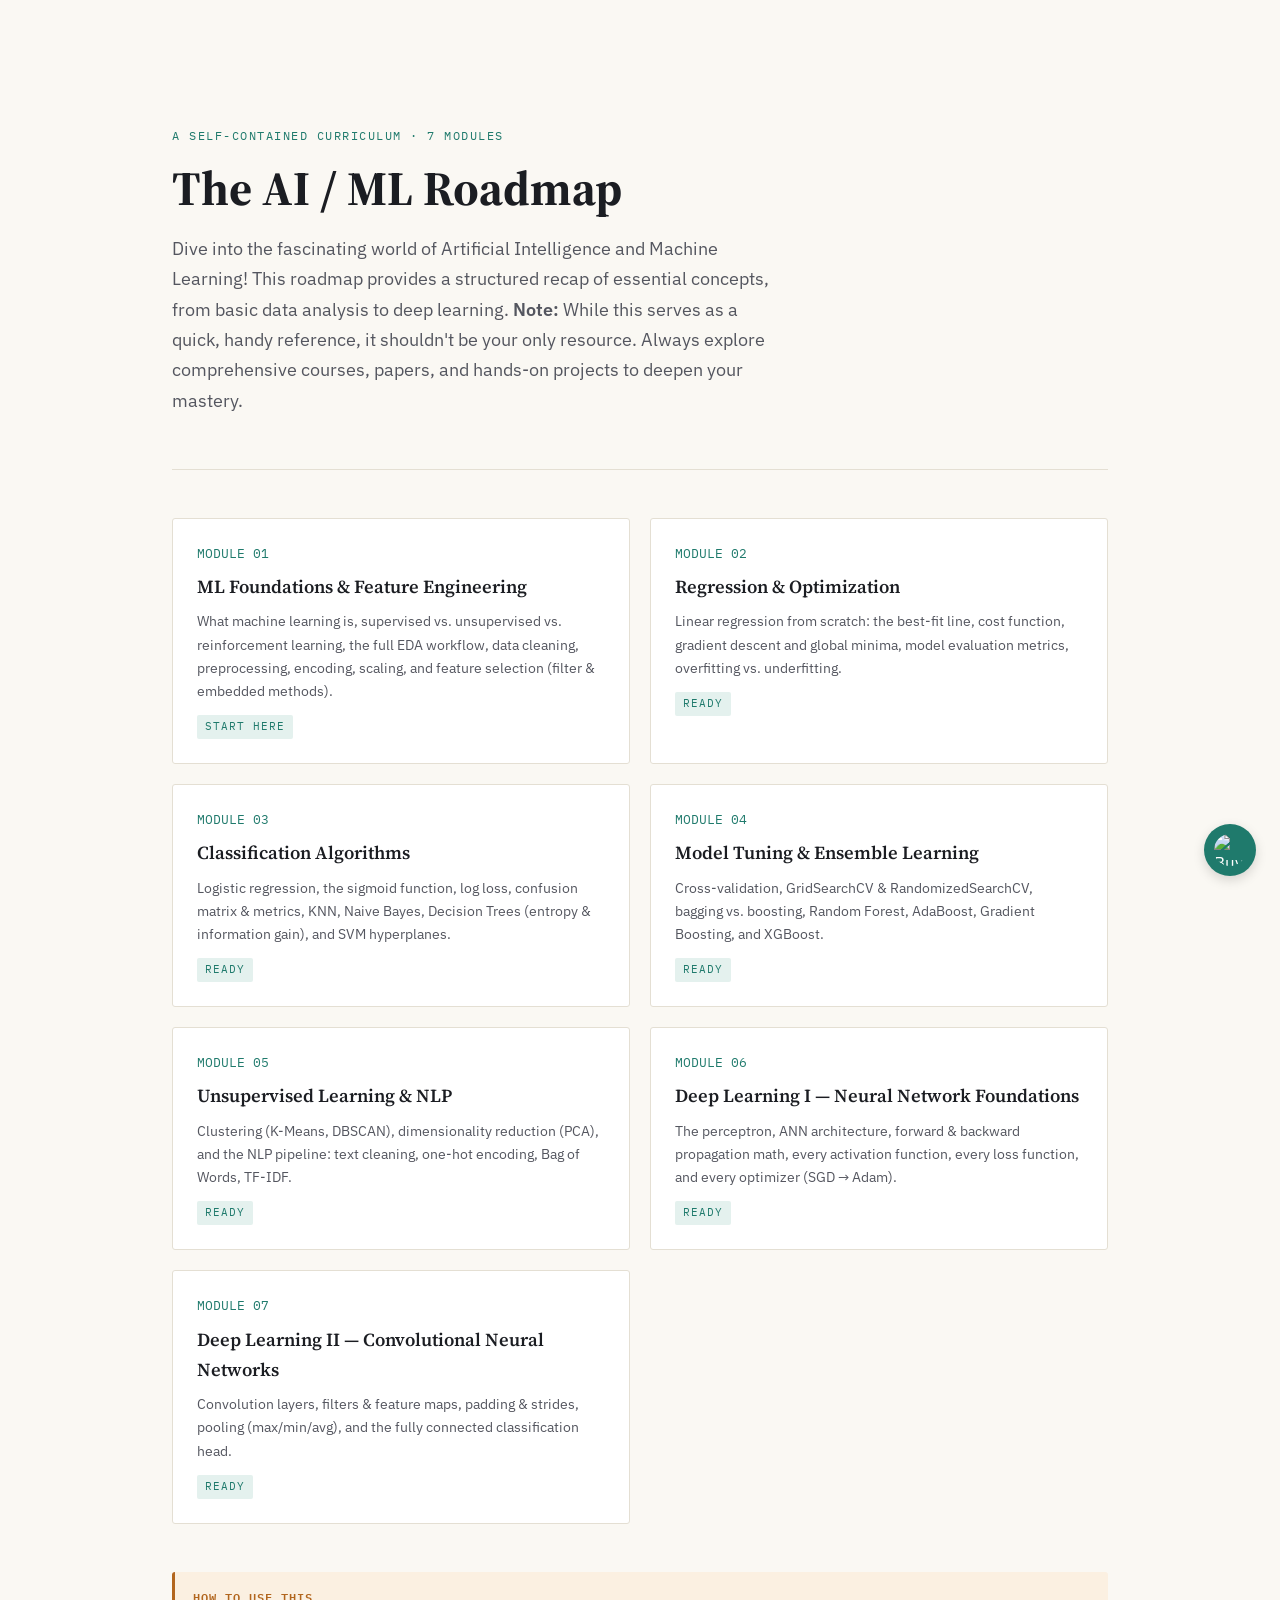
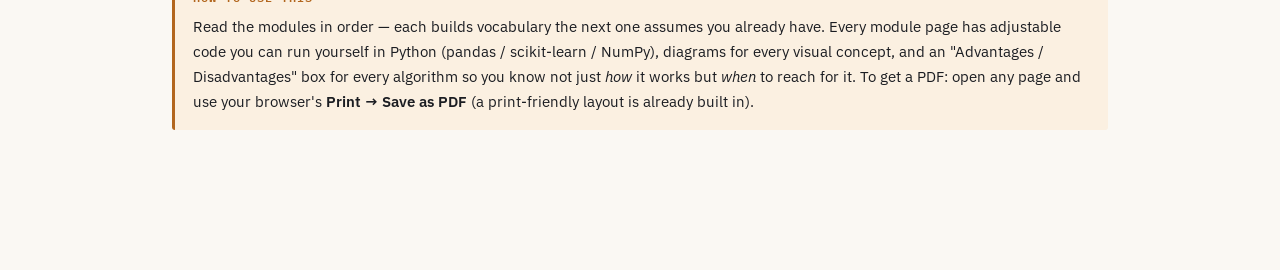
==== index.html @ 51b05419 "Recap of AI ML" ====
<!DOCTYPE html>
<html lang="en">
<head>
<meta charset="UTF-8">
<meta name="viewport" content="width=device-width, initial-scale=1.0">
<title>AI/ML Roadmap — From Foundations to Deep Learning</title>
<link rel="stylesheet" href="css/style.css">
</head>
<body>
<div class="content" style="max-width:1000px;">
  <div class="hero">
    <div class="eyebrow">A self-contained curriculum · 7 modules</div>
    <h1>The AI / ML Roadmap</h1>
    <p class="lead">Dive into the fascinating world of Artificial Intelligence and Machine Learning! This roadmap provides a structured recap of essential concepts, from basic data analysis to deep learning. <strong>Note:</strong> While this serves as a quick, handy reference, it shouldn't be your only resource. Always explore comprehensive courses, papers, and hands-on projects to deepen your mastery.</p>
  </div>

  <div class="module-grid">

    <a class="mod-card" href="module-01-foundations.html">
      <div class="mnum">MODULE 01</div>
      <h3>ML Foundations &amp; Feature Engineering</h3>
      <p>What machine learning is, supervised vs. unsupervised vs. reinforcement learning, the full EDA
      workflow, data cleaning, preprocessing, encoding, scaling, and feature selection (filter &amp; embedded methods).</p>
      <span class="status ready">Start here</span>
    </a>

    <a class="mod-card" href="module-02-regression.html">
      <div class="mnum">MODULE 02</div>
      <h3>Regression &amp; Optimization</h3>
      <p>Linear regression from scratch: the best-fit line, cost function, gradient descent and global minima,
      model evaluation metrics, overfitting vs. underfitting.</p>
      <span class="status ready">Ready</span>
    </a>

    <a class="mod-card" href="module-03-classification.html">
      <div class="mnum">MODULE 03</div>
      <h3>Classification Algorithms</h3>
      <p>Logistic regression, the sigmoid function, log loss, confusion matrix &amp; metrics, KNN, Naive Bayes,
      Decision Trees (entropy &amp; information gain), and SVM hyperplanes.</p>
      <span class="status ready">Ready</span>
    </a>

    <a class="mod-card" href="module-04-tuning-ensemble.html">
      <div class="mnum">MODULE 04</div>
      <h3>Model Tuning &amp; Ensemble Learning</h3>
      <p>Cross-validation, GridSearchCV &amp; RandomizedSearchCV, bagging vs. boosting, Random Forest,
      AdaBoost, Gradient Boosting, and XGBoost.</p>
      <span class="status ready">Ready</span>
    </a>

    <a class="mod-card" href="module-05-unsupervised-nlp.html">
      <div class="mnum">MODULE 05</div>
      <h3>Unsupervised Learning &amp; NLP</h3>
      <p>Clustering (K-Means, DBSCAN), dimensionality reduction (PCA), and the NLP pipeline: text cleaning,
      one-hot encoding, Bag of Words, TF-IDF.</p>
      <span class="status ready">Ready</span>
    </a>

    <a class="mod-card" href="module-06-deep-learning-1.html">
      <div class="mnum">MODULE 06</div>
      <h3>Deep Learning I — Neural Network Foundations</h3>
      <p>The perceptron, ANN architecture, forward &amp; backward propagation math, every activation function,
      every loss function, and every optimizer (SGD → Adam).</p>
      <span class="status ready">Ready</span>
    </a>

    <a class="mod-card" href="module-07-cnn.html">
      <div class="mnum">MODULE 07</div>
      <h3>Deep Learning II — Convolutional Neural Networks</h3>
      <p>Convolution layers, filters &amp; feature maps, padding &amp; strides, pooling (max/min/avg), and the
      fully connected classification head.</p>
      <span class="status ready">Ready</span>
    </a>

  </div>

  <div class="box box-tip">
    <div class="box-title">How to use this</div>
    Read the modules in order — each builds vocabulary the next one assumes you already have.
    Every module page has adjustable code you can run yourself in Python (pandas / scikit-learn / NumPy),
    diagrams for every visual concept, and an "Advantages / Disadvantages" box for every algorithm so you
    know not just <em>how</em> it works but <em>when</em> to reach for it.
    To get a PDF: open any page and use your browser's <strong>Print → Save as PDF</strong> (a print-friendly
    layout is already built in).
  </div>
</div>

<a href="https://buymemomo.com/vabin" class="momo-widget">
  <img src="https://buymemomo.com/logo.png" alt="Buy me a momo" title="Buy me a momo">
  <span class="momo-text">Buy me a momo</span>
</a>
</body>
</html>
---- css/style.css ----
/* ============================================================
   AI/ML ROADMAP — Shared Stylesheet
   Design language: "field notebook meets reference manual"
   Paper canvas + ink navy rail + teal (math) / amber (practice) / rose (caution)
   ============================================================ */

@import url('https://fonts.googleapis.com/css2?family=Source+Serif+4:ital,opsz,wght@0,8..60,400;0,8..60,600;0,8..60,700;1,8..60,500&family=IBM+Plex+Sans:wght@400;500;600;700&family=IBM+Plex+Mono:wght@400;500;600&display=swap');

:root{
  --paper:#FAF8F3;
  --paper-dim:#F1EEE6;
  --ink:#1B1D22;
  --ink-soft:#54565f;
  --rail:#12141B;
  --rail-soft:#8992A6;
  --teal:#1F7A6C;
  --teal-dim:#E4F1EE;
  --amber:#B2661E;
  --amber-dim:#FBF0E1;
  --rose:#AC4638;
  --rose-dim:#FAECE9;
  --line:#E4DFD3;
  --code-bg:#12141B;
  --code-text:#E7E9EE;
  --code-key:#7FB8AE;
  --code-str:#D8B36A;
  --radius:3px;
  --maxw:840px;
}

*{box-sizing:border-box;}
html{scroll-behavior:smooth;}
body{
  margin:0;
  background:var(--paper);
  color:var(--ink);
  font-family:'IBM Plex Sans', sans-serif;
  font-size:16.5px;
  line-height:1.65;
  -webkit-font-smoothing:antialiased;
}

/* ---------- layout shell ---------- */
.shell{display:flex; min-height:100vh;}

.rail{
  width:270px;
  flex:0 0 270px;
  background:var(--rail);
  color:#D9DCE4;
  position:sticky;
  top:0;
  height:100vh;
  overflow-y:auto;
  padding:28px 22px 40px;
}
.rail::-webkit-scrollbar{width:6px;}
.rail::-webkit-scrollbar-thumb{background:#2A2E3A; border-radius:4px;}

.rail-brand{
  font-family:'Source Serif 4', serif;
  font-weight:700;
  font-size:1.15rem;
  color:#fff;
  letter-spacing:.2px;
  margin-bottom:4px;
}
.rail-sub{font-size:.72rem; color:var(--rail-soft); text-transform:uppercase; letter-spacing:1.2px; margin-bottom:26px;}

.rail-module{margin-bottom:6px;}
.rail-module a{
  display:block;
  color:#C6CADA;
  text-decoration:none;
  font-size:.88rem;
  padding:9px 10px 9px 30px;
  border-radius:var(--radius);
  position:relative;
  border-left:2px solid #262A36;
  line-height:1.35;
}
.rail-module a:hover{background:#1B1E28; color:#fff;}
.rail-module a.active{background:#1D2A28; color:#fff; border-left:2px solid var(--teal);}
.rail-module a::before{
  content:attr(data-n);
  position:absolute; left:6px; top:9px;
  font-family:'IBM Plex Mono', monospace;
  font-size:.68rem;
  color:var(--rail-soft);
}
.rail-module a.active::before{color:var(--teal);}

.rail-note{
  margin-top:28px; padding-top:18px; border-top:1px solid #262A36;
  font-size:.75rem; color:var(--rail-soft); line-height:1.6;
}

/* ---------- main content ---------- */
.main{flex:1; min-width:0;}
.topbar{
  border-bottom:1px solid var(--line);
  padding:14px 48px;
  display:flex; justify-content:space-between; align-items:center;
  font-size:.78rem; color:var(--ink-soft);
  font-family:'IBM Plex Mono', monospace;
  position:sticky; top:0; background:rgba(250,248,243,.92); backdrop-filter:blur(6px);
  z-index:5;
}
.topbar a{color:var(--teal); text-decoration:none;}

.content{max-width:var(--maxw); margin:0 auto; padding:56px 32px 120px;}

.eyebrow{
  font-family:'IBM Plex Mono', monospace;
  font-size:.76rem;
  color:var(--teal);
  text-transform:uppercase;
  letter-spacing:1.5px;
  margin-bottom:10px;
}
h1.page-title{
  font-family:'Source Serif 4', serif;
  font-weight:700;
  font-size:2.5rem;
  line-height:1.15;
  margin:0 0 14px;
}
.page-dek{font-size:1.08rem; color:var(--ink-soft); max-width:640px; margin-bottom:44px;}

section.topic{margin:64px 0; padding-top:8px; border-top:1px solid var(--line);}
section.topic:first-of-type{border-top:none; margin-top:0;}

h2.topic-title{
  font-family:'Source Serif 4', serif;
  font-weight:700;
  font-size:1.65rem;
  margin:22px 0 6px;
  display:flex; align-items:baseline; gap:10px;
}
h2.topic-title .tnum{
  font-family:'IBM Plex Mono',monospace; font-size:.95rem; color:var(--teal); font-weight:600;
}
h3{font-family:'Source Serif 4', serif; font-size:1.2rem; font-weight:600; margin:28px 0 8px;}
p{margin:0 0 14px;}
ul,ol{margin:0 0 16px; padding-left:22px;}
li{margin-bottom:6px;}
strong{font-weight:600;}
a{color:var(--teal);}

/* callouts */
.box{border-radius:var(--radius); padding:16px 18px; margin:20px 0; font-size:.95rem;}
.box-def{background:var(--teal-dim); border-left:3px solid var(--teal);}
.box-tip{background:var(--amber-dim); border-left:3px solid var(--amber);}
.box-warn{background:var(--rose-dim); border-left:3px solid var(--rose);}
.box-title{font-family:'IBM Plex Mono',monospace; font-weight:600; font-size:.75rem; text-transform:uppercase; letter-spacing:1px; margin-bottom:6px;}
.box-def .box-title{color:var(--teal);}
.box-tip .box-title{color:var(--amber);}
.box-warn .box-title{color:var(--rose);}

/* adv/disadv grid */
.adv-grid{display:grid; grid-template-columns:1fr 1fr; gap:14px; margin:18px 0 22px;}
@media(max-width:640px){.adv-grid{grid-template-columns:1fr;}}
.adv-col{border-radius:var(--radius); padding:14px 16px; font-size:.92rem;}
.adv-col.good{background:var(--teal-dim);}
.adv-col.bad{background:var(--rose-dim);}
.adv-col h4{margin:0 0 8px; font-family:'IBM Plex Mono',monospace; font-size:.75rem; text-transform:uppercase; letter-spacing:1px;}
.adv-col.good h4{color:var(--teal);}
.adv-col.bad h4{color:var(--rose);}
.adv-col ul{margin:0; padding-left:18px;}
.adv-col li{margin-bottom:5px;}

/* math block */
.math{
  background:#fff; border:1px solid var(--line); border-radius:var(--radius);
  padding:18px 22px; margin:18px 0; font-family:'IBM Plex Mono', monospace;
  font-size:.95rem; overflow-x:auto; color:#2B2E38;
}
.math .step{margin:6px 0; color:var(--ink-soft); font-size:.85rem;}

/* code block */
pre.code{
  background:var(--code-bg); color:var(--code-text);
  border-radius:var(--radius); padding:18px 20px; overflow-x:auto;
  font-family:'IBM Plex Mono', monospace; font-size:.86rem; line-height:1.6;
  margin:16px 0;
}
pre.code .c{color:#7A8194;} /* comment */
pre.code .k{color:var(--code-key);} /* keyword/module */
pre.code .s{color:var(--code-str);} /* string */
.code-label{
  font-family:'IBM Plex Mono',monospace; font-size:.72rem; color:var(--ink-soft);
  text-transform:uppercase; letter-spacing:1px; margin:22px 0 -6px;
}

/* tables */
table{width:100%; border-collapse:collapse; margin:16px 0 22px; font-size:.9rem;}
th,td{text-align:left; padding:9px 12px; border-bottom:1px solid var(--line);}
th{font-family:'IBM Plex Mono',monospace; font-size:.72rem; text-transform:uppercase; letter-spacing:.6px; color:var(--ink-soft); border-bottom:2px solid var(--ink);}
tr:hover td{background:var(--paper-dim);}

/* figure / svg wrapper */
figure{margin:24px 0; text-align:center;}
figure svg{max-width:100%; height:auto;}
figcaption{font-size:.82rem; color:var(--ink-soft); margin-top:10px; font-style:italic;}

/* quiz-check */
.check{
  background:#fff; border:1px dashed var(--ink-soft); border-radius:var(--radius);
  padding:16px 18px; margin:22px 0; font-size:.92rem;
}
.check .box-title{color:var(--ink-soft);}

/* module nav footer */
.module-nav{
  display:flex; justify-content:space-between; margin-top:70px; padding-top:24px;
  border-top:1px solid var(--line); font-family:'IBM Plex Mono',monospace; font-size:.85rem;
}
.module-nav a{text-decoration:none; color:var(--ink);}
.module-nav a:hover{color:var(--teal);}
.module-nav .lbl{display:block; font-size:.68rem; color:var(--ink-soft); text-transform:uppercase; letter-spacing:1px; margin-bottom:3px;}

/* print / pdf */
@media print{
  .rail, .topbar{display:none;}
  .main{width:100%;}
  .content{max-width:100%; padding:0 20px;}
  section.topic{page-break-inside:avoid;}
  pre.code{white-space:pre-wrap;}
}

/* home / index page specific */
.hero{padding:70px 0 40px; border-bottom:1px solid var(--line);}
.hero .eyebrow{margin-bottom:16px;}
.hero h1{font-family:'Source Serif 4',serif; font-size:3rem; line-height:1.1; margin:0 0 18px; max-width:680px;}
.hero p.lead{font-size:1.15rem; color:var(--ink-soft); max-width:600px;}
.module-grid{display:grid; grid-template-columns:1fr 1fr; gap:20px; margin:48px 0;}
@media(max-width:700px){.module-grid{grid-template-columns:1fr;}}
.mod-card{
  border:1px solid var(--line); border-radius:var(--radius); padding:24px;
  text-decoration:none; color:var(--ink); display:block; background:#fff;
  transition:border-color .15s;
}
.mod-card:hover{border-color:var(--teal);}
.mod-card .mnum{font-family:'IBM Plex Mono',monospace; color:var(--teal); font-size:.8rem;}
.mod-card h3{margin:8px 0 8px; font-size:1.15rem;}
.mod-card p{color:var(--ink-soft); font-size:.88rem; margin:0;}
.mod-card .status{
  display:inline-block; margin-top:12px; font-family:'IBM Plex Mono',monospace; font-size:.68rem;
  text-transform:uppercase; letter-spacing:1px; padding:3px 8px; border-radius:2px;
}
.status.ready{background:var(--teal-dim); color:var(--teal);}
.status.soon{background:var(--paper-dim); color:var(--ink-soft);}

/* Buy me a momo widget */
.momo-widget {
  position: fixed;
  bottom: 24px;
  right: 24px;
  display: flex;
  align-items: center;
  background: var(--teal);
  color: #fff;
  padding: 10px;
  border-radius: 50px;
  text-decoration: none;
  box-shadow: 0 4px 12px rgba(0,0,0,0.15);
  transition: all 0.3s cubic-bezier(0.175, 0.885, 0.32, 1.275);
  z-index: 1000;
  overflow: hidden;
  max-width: 52px;
}

.momo-widget img {
  width: 32px;
  height: 32px;
  flex-shrink: 0;
  border-radius: 50%;
  object-fit: cover;
}

.momo-widget .momo-text {
  font-family: 'IBM Plex Sans', sans-serif;
  font-weight: 600;
  font-size: 0.95rem;
  white-space: nowrap;
  opacity: 0;
  margin-left: 0;
  transition: all 0.3s ease;
}

.momo-widget:hover {
  max-width: 200px;
  padding-right: 20px;
}

.momo-widget:hover .momo-text {
  opacity: 1;
  margin-left: 10px;
}

@media print{
  .momo-widget { display: none; }
}
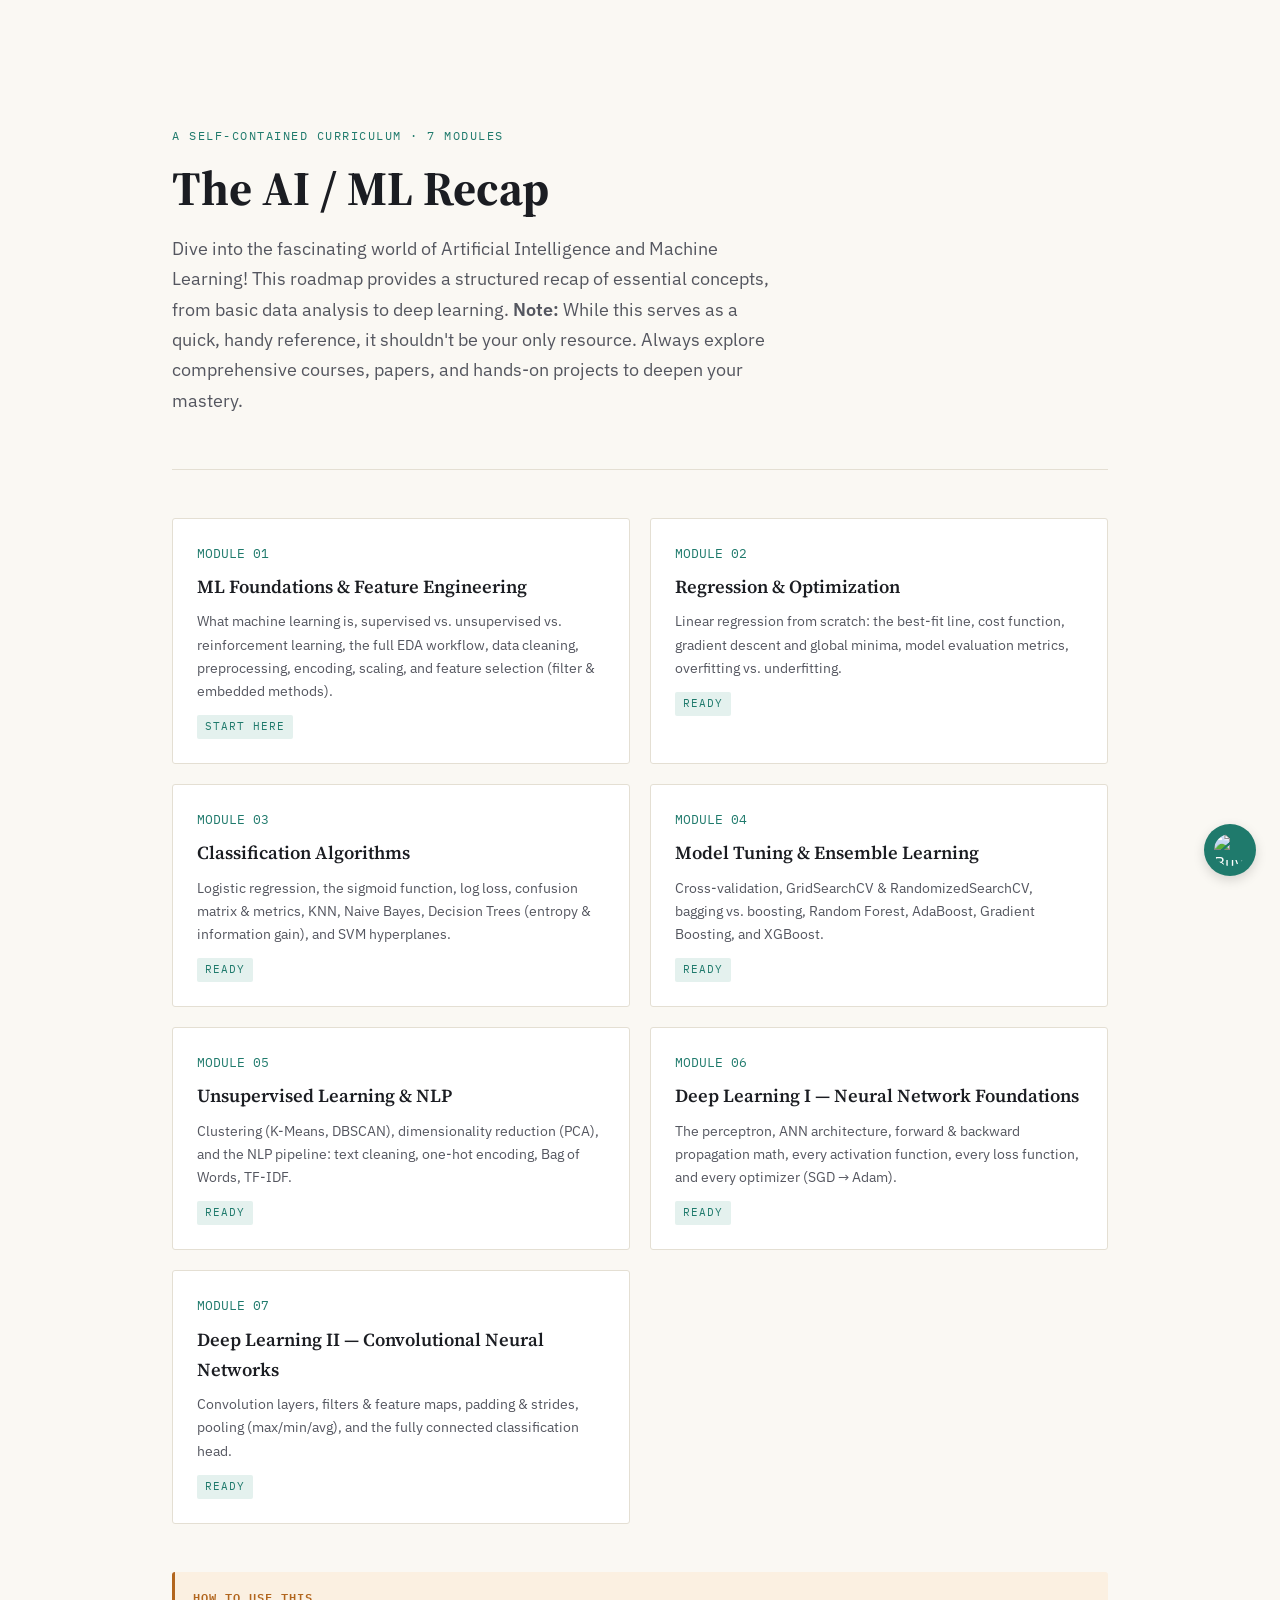
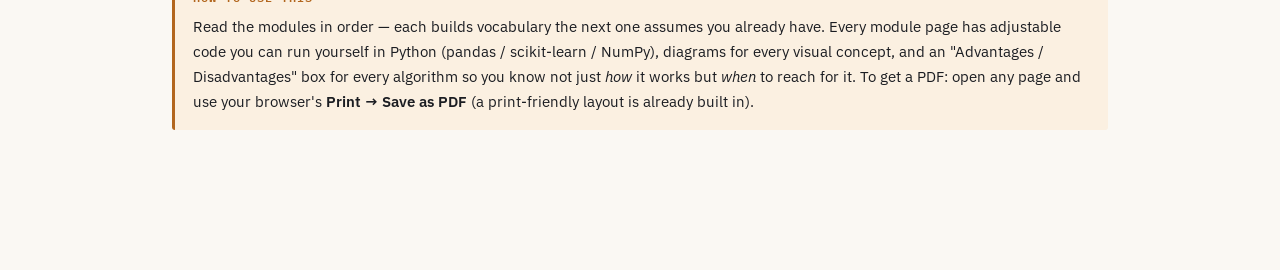
==== commit edda92ed: "change" ====
--- a/index.html
+++ b/index.html
@@ -3,14 +3,15 @@
 <head>
 <meta charset="UTF-8">
 <meta name="viewport" content="width=device-width, initial-scale=1.0">
-<title>AI/ML Roadmap — From Foundations to Deep Learning</title>
+<title>AI/ML Recap — From Foundations to Deep Learning</title>
 <link rel="stylesheet" href="css/style.css">
+        <link rel="icon" href="https://encrypted-tbn0.gstatic.com/images?q=tbn:ANd9GcSLSfukgLdCWkgwR-jHn-2O56jlMnZpW9rhJwBb7PpmYQ&s=10">
 </head>
 <body>
 <div class="content" style="max-width:1000px;">
   <div class="hero">
     <div class="eyebrow">A self-contained curriculum · 7 modules</div>
-    <h1>The AI / ML Roadmap</h1>
+    <h1>The AI / ML Recap</h1>
     <p class="lead">Dive into the fascinating world of Artificial Intelligence and Machine Learning! This roadmap provides a structured recap of essential concepts, from basic data analysis to deep learning. <strong>Note:</strong> While this serves as a quick, handy reference, it shouldn't be your only resource. Always explore comprehensive courses, papers, and hands-on projects to deepen your mastery.</p>
   </div>
 
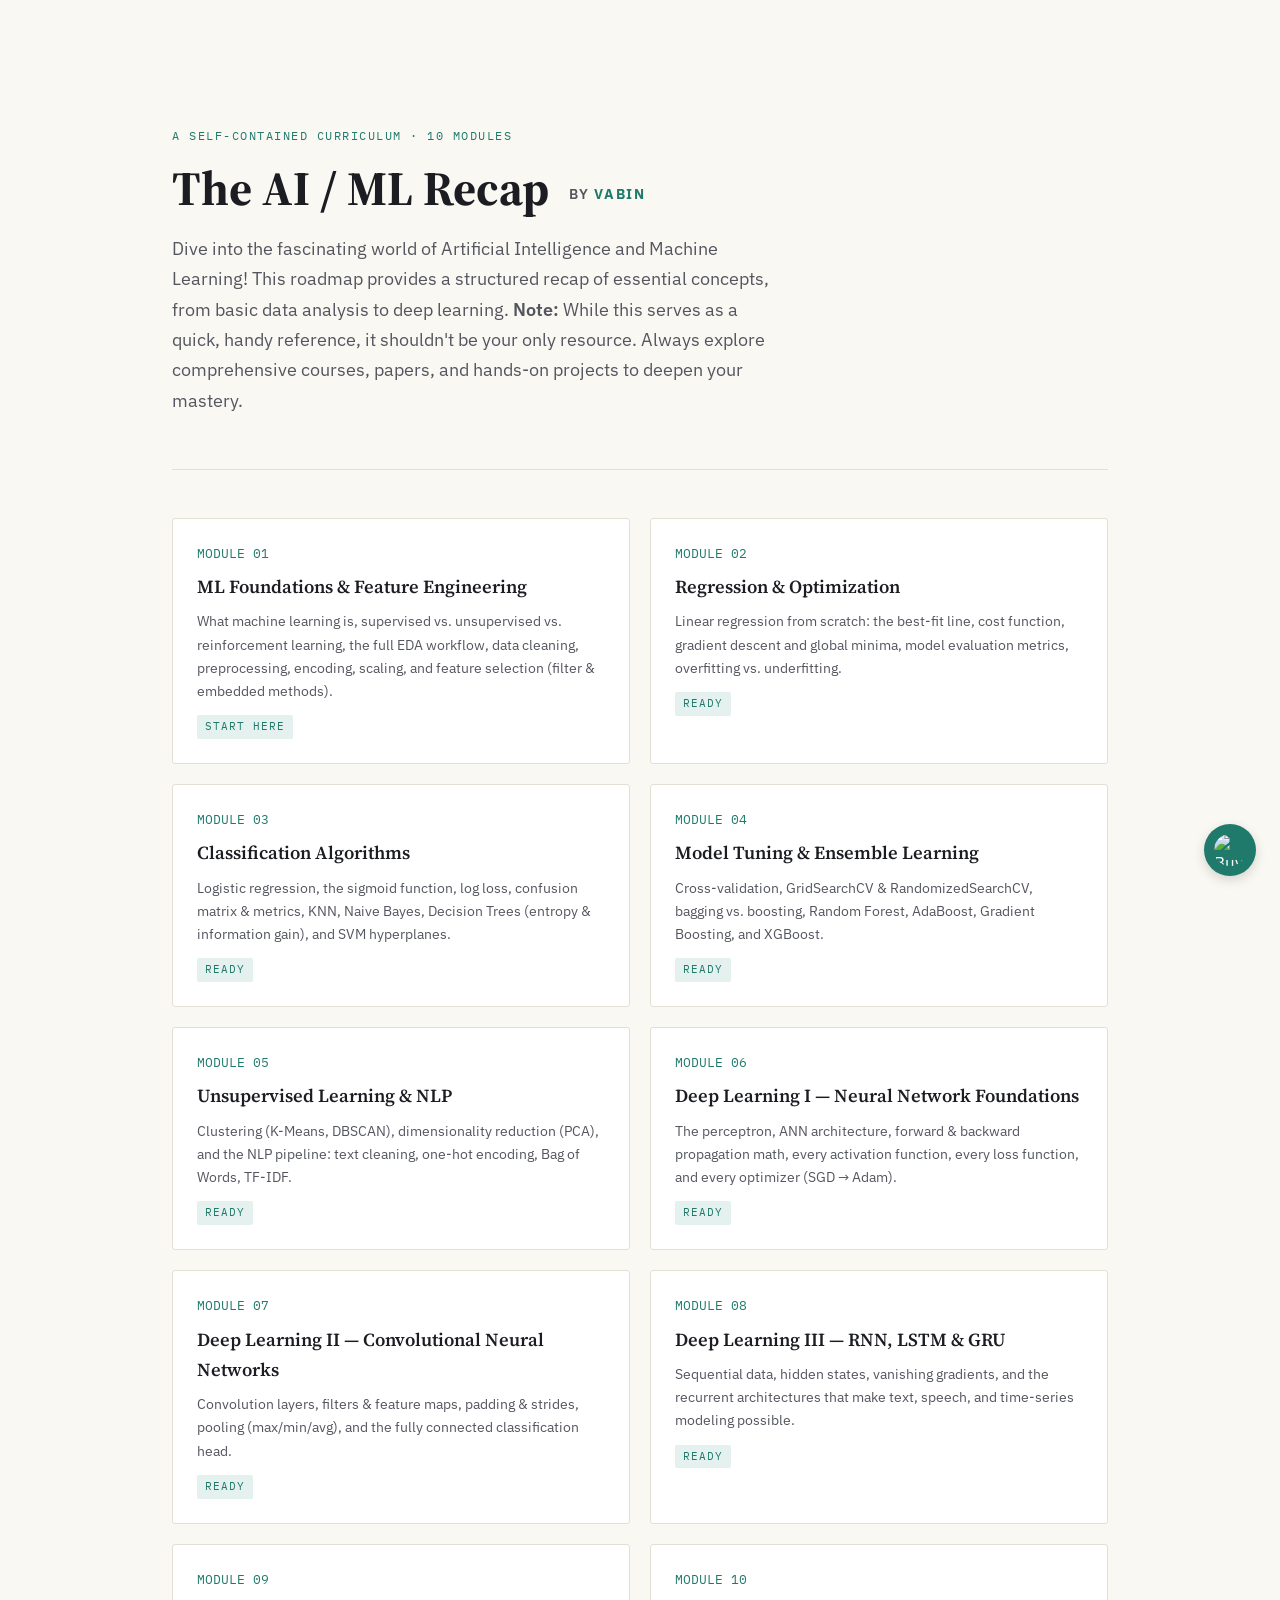
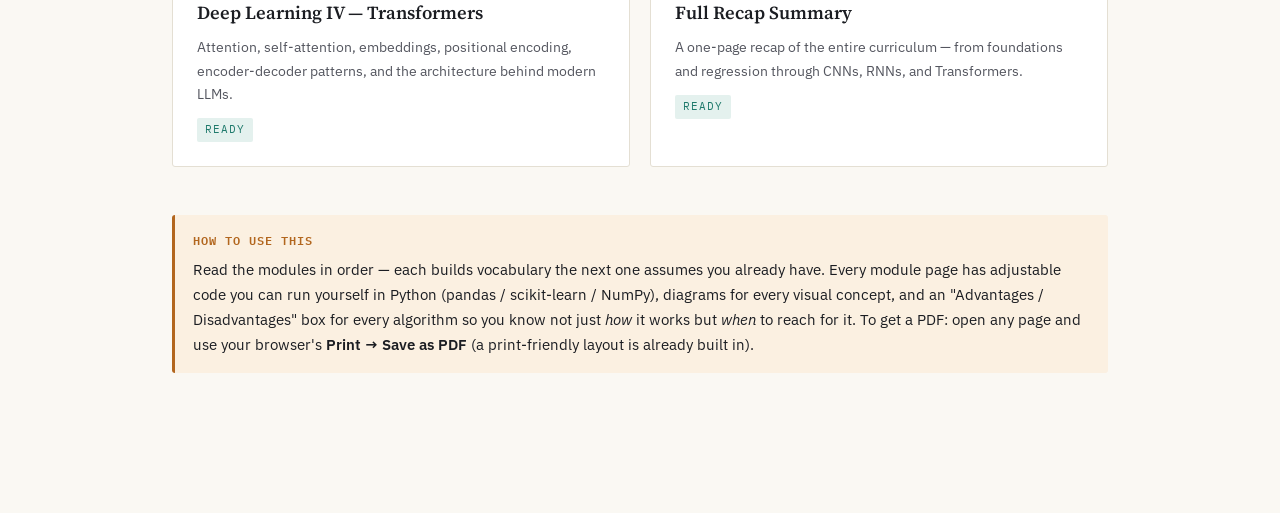
==== commit 0e62370b: "new module updated and completed" ====
--- a/index.html
+++ b/index.html
@@ -3,15 +3,17 @@
 <head>
 <meta charset="UTF-8">
 <meta name="viewport" content="width=device-width, initial-scale=1.0">
-<title>AI/ML Recap — From Foundations to Deep Learning</title>
+<title>AI/ML Recap: From Foundations to Deep Learning</title>
+
 <link rel="stylesheet" href="css/style.css">
         <link rel="icon" href="https://encrypted-tbn0.gstatic.com/images?q=tbn:ANd9GcSLSfukgLdCWkgwR-jHn-2O56jlMnZpW9rhJwBb7PpmYQ&s=10">
 </head>
 <body>
 <div class="content" style="max-width:1000px;">
   <div class="hero">
-    <div class="eyebrow">A self-contained curriculum · 7 modules</div>
-    <h1>The AI / ML Recap</h1>
+    <div class="eyebrow">A self-contained curriculum · 10 modules</div>
+    <h1>The AI / ML Recap <span class="author-line">by <a href="https://bhabindulal.com.np/" target="_blank" rel="noreferrer">vabin</a></span></h1>
+    
     <p class="lead">Dive into the fascinating world of Artificial Intelligence and Machine Learning! This roadmap provides a structured recap of essential concepts, from basic data analysis to deep learning. <strong>Note:</strong> While this serves as a quick, handy reference, it shouldn't be your only resource. Always explore comprehensive courses, papers, and hands-on projects to deepen your mastery.</p>
   </div>
 
@@ -73,6 +75,27 @@
       <span class="status ready">Ready</span>
     </a>
 
+    <a class="mod-card" href="module-08-rnn.html">
+      <div class="mnum">MODULE 08</div>
+      <h3>Deep Learning III — RNN, LSTM &amp; GRU</h3>
+      <p>Sequential data, hidden states, vanishing gradients, and the recurrent architectures that make text, speech, and time-series modeling possible.</p>
+      <span class="status ready">Ready</span>
+    </a>
+
+    <a class="mod-card" href="module-09-transformers.html">
+      <div class="mnum">MODULE 09</div>
+      <h3>Deep Learning IV — Transformers</h3>
+      <p>Attention, self-attention, embeddings, positional encoding, encoder-decoder patterns, and the architecture behind modern LLMs.</p>
+      <span class="status ready">Ready</span>
+    </a>
+
+    <a class="mod-card" href="module-10-summary.html">
+      <div class="mnum">MODULE 10</div>
+      <h3>Full Recap Summary</h3>
+      <p>A one-page recap of the entire curriculum — from foundations and regression through CNNs, RNNs, and Transformers.</p>
+      <span class="status ready">Ready</span>
+    </a>
+
   </div>
 
   <div class="box box-tip">
--- a/css/style.css
+++ b/css/style.css
@@ -232,6 +232,24 @@
 .hero{padding:70px 0 40px; border-bottom:1px solid var(--line);}
 .hero .eyebrow{margin-bottom:16px;}
 .hero h1{font-family:'Source Serif 4',serif; font-size:3rem; line-height:1.1; margin:0 0 18px; max-width:680px;}
+.hero h1 .author-line{
+  display:inline-block;
+  margin-left:10px;
+  font-family:'IBM Plex Sans', sans-serif;
+  font-size:0.9rem;
+  line-height:1.4;
+  letter-spacing:0.12em;
+  text-transform:uppercase;
+  color:var(--ink-soft);
+  font-weight:600;
+  vertical-align:middle;
+}
+.hero h1 .author-line a{
+  color:var(--teal);
+  text-decoration:none;
+  font-weight:700;
+}
+.hero h1 .author-line a:hover{color:var(--ink);}
 .hero p.lead{font-size:1.15rem; color:var(--ink-soft); max-width:600px;}
 .module-grid{display:grid; grid-template-columns:1fr 1fr; gap:20px; margin:48px 0;}
 @media(max-width:700px){.module-grid{grid-template-columns:1fr;}}
